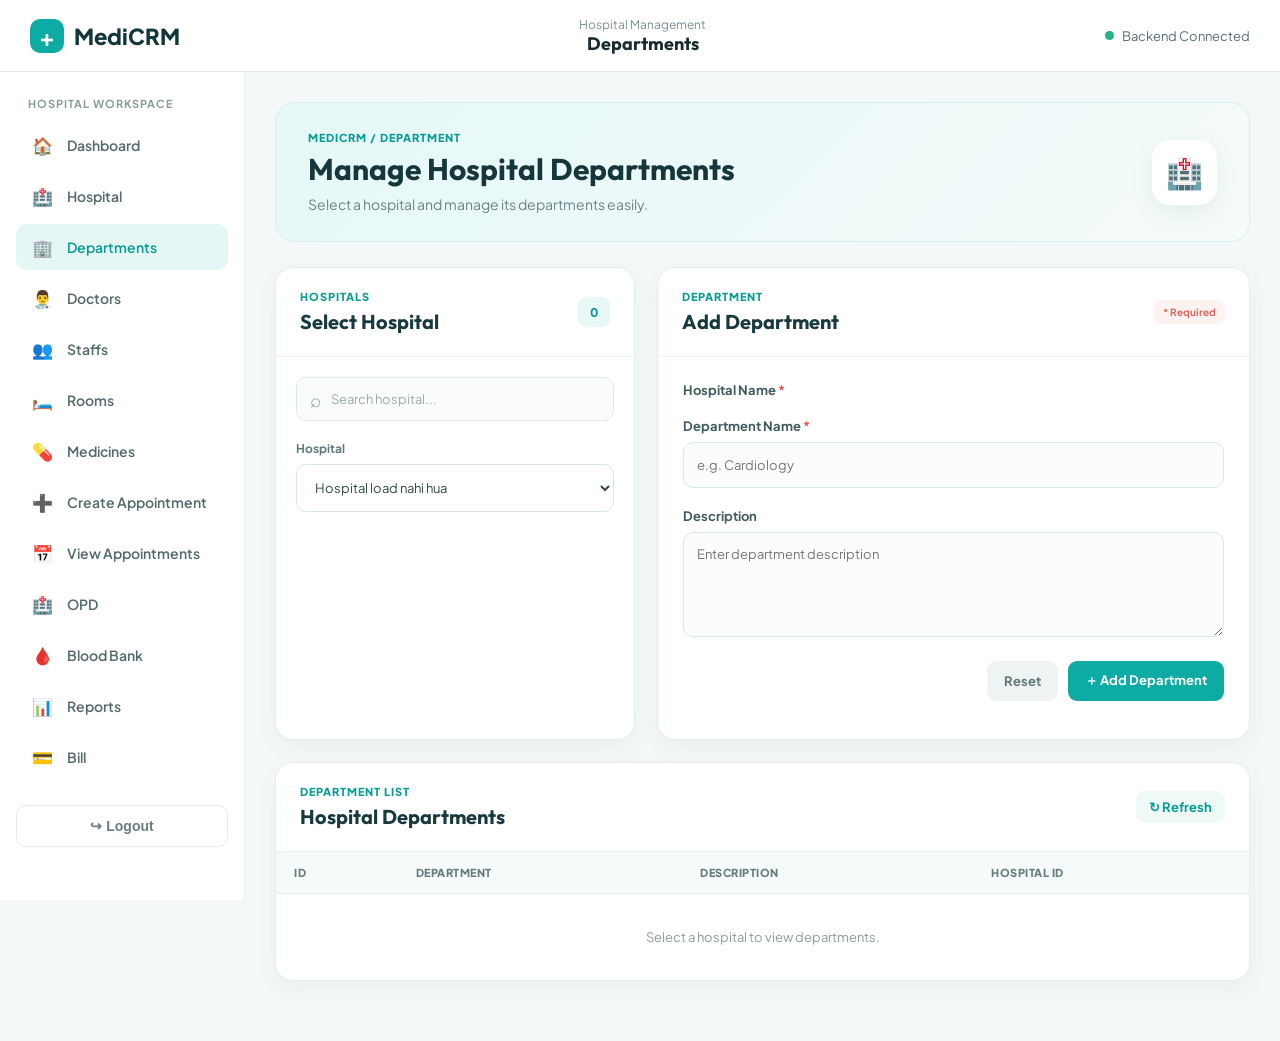
==== departments.html @ 003745fa "Frontend" ====
<!DOCTYPE html>
<html lang="en">

<head>

    <meta charset="UTF-8">

    <meta name="viewport"
          content="width=device-width, initial-scale=1.0">

    <title>MediCRM - Departments</title>

    <!-- Google Fonts -->
    <link rel="preconnect"
          href="https://fonts.googleapis.com">

    <link rel="preconnect"
          href="https://fonts.gstatic.com"
          crossorigin>

    <link
        href="https://fonts.googleapis.com/css2?family=Outfit:wght@400;500;600;700;800&family=Plus+Jakarta+Sans:wght@400;500;600;700;800&display=swap"
        rel="stylesheet">

    <!-- Department CSS -->
    <link rel="stylesheet"
          href="css/departments.css">

</head>


<body>


<!-- ==========================================
     TOP BAR
========================================== -->

<header class="topbar">

    <div class="brand">

        <span class="brand-mark">+</span>

        <span>MediCRM</span>

    </div>


    <div class="page-title">

        <span>Hospital Management</span>

        <strong>Departments</strong>

    </div>


    <div class="status">

        <span></span>

        Backend Connected

    </div>

</header>



<!-- ==========================================
     MAIN CONTAINER
========================================== -->

<main class="container">


    <!-- ======================================
         SIDEBAR
    ======================================= -->

    <aside class="sidebar"
           id="sidebar">


        <!-- Brand -->

     


        <p class="sidebar-label">

            Hospital Workspace

        </p>


        <!-- Navigation -->

        <nav class="side-nav">


            <!-- Dashboard -->

            <a class="nav-link"
               href="dashboard.html">

                <span class="nav-icon">
                    🏠
                </span>

                <span>
                    Dashboard
                </span>

            </a>


            <!-- Hospital -->

            <a class="nav-link"
               href="hospital.html">

                <span class="nav-icon">
                    🏥
                </span>

                <span>
                    Hospital
                </span>

            </a>


            <!-- Departments -->

            <a class="nav-link active"
               href="departments.html">

                <span class="nav-icon">
                    🏢
                </span>

                <span>
                    Departments
                </span>

            </a>


            <!-- Doctors -->

            <a class="nav-link"
               href="doctors.html">

                <span class="nav-icon">
                    👨‍⚕️
                </span>

                <span>
                    Doctors
                </span>

            </a>


            <!-- Staffs -->

            <a class="nav-link"
               href="staffs.html">

                <span class="nav-icon">
                    👥
                </span>

                <span>
                    Staffs
                </span>

            </a>


            <!-- Users -->

         


            <!-- Rooms -->

            <a class="nav-link"
               href="rooms.html">

                <span class="nav-icon">
                    🛏️
                </span>

                <span>
                    Rooms
                </span>

            </a>


            <!-- Medicines -->

            <a class="nav-link"
               href="medicines.html">

                <span class="nav-icon">
                    💊
                </span>

                <span>
                    Medicines
                </span>

            </a>


            <!-- Create Appointment -->

            <a class="nav-link"
               href="create-appointment.html">

                <span class="nav-icon">
                    ➕
                </span>

                <span>
                    Create Appointment
                </span>

            </a>


            <!-- View Appointments -->

            <a class="nav-link"
               href="view-appointments.html">

                <span class="nav-icon">
                    📅
                </span>

                <span>
                    View Appointments
                </span>

            </a>


          


            <!-- OPD -->

            <a class="nav-link"
               href="OPD.html">

                <span class="nav-icon">
                    🏥
                </span>

                <span>
                    OPD
                </span>

            </a>


            <!-- Blood Bank -->

            <a class="nav-link"
               href="BloodBank.html">

                <span class="nav-icon">
                    🩸
                </span>

                <span>
                    Blood Bank
                </span>

            </a>


            <!-- Reports -->

            <a class="nav-link"
               href="Reports.html">

                <span class="nav-icon">
                    📊
                </span>

                <span>
                    Reports
                </span>

            </a>


            <!-- Bill -->

            <a class="nav-link"
               href="Bill.html">

                <span class="nav-icon">
                    💳
                </span>

                <span>
                    Bill
                </span>

            </a>


        </nav>


        <!-- Logout -->

        <button class="logout-btn"
                id="logoutBtn"
                type="button">

            <span>
                ↪
            </span>

            Logout

        </button>


    </aside>



    <!-- ======================================
         PAGE CONTENT
    ======================================= -->

    <section class="content">


        <!-- ==================================
             HERO
        =================================== -->

        <section class="hero">

            <div>

                <p class="eyebrow">
                    MediCRM / Department
                </p>


                <h1>
                    Manage Hospital Departments
                </h1>


                <p class="subtitle">
                    Select a hospital and manage its departments easily.
                </p>

            </div>


            <div class="hero-icon">

                🏥

            </div>

        </section>



        <!-- ==================================
             MAIN LAYOUT
        =================================== -->

        <section class="layout">


            <!-- ==================================
                 HOSPITAL SELECT PANEL
            =================================== -->

            <aside class="panel hospital-panel">


                <div class="panel-head">

                    <div>

                        <p class="eyebrow">
                            Hospitals
                        </p>

                        <h2>
                            Select Hospital
                        </h2>

                    </div>


                    <span id="hospitalCount"
                          class="count">

                        0

                    </span>

                </div>



                <!-- Hospital Search -->

                <div class="search-box">

                    <span>
                        ⌕
                    </span>


                    <input
                        type="text"
                        id="hospitalSearch"
                        placeholder="Search hospital..."
                    >

                </div>



                <!-- Hospital Dropdown -->

                <div class="hospital-select-box">

                    <label for="hospitalSelect">

                        Hospital

                    </label>


                    <select
                        id="hospitalSelect"
                        name="hospitalId"
                        required>

                        <option value="">

                            Loading hospitals...

                        </option>

                    </select>

                </div>


            </aside>



            <!-- ==================================
                 DEPARTMENT FORM
            =================================== -->

            <section class="panel form-panel">


                <div class="panel-head">

                    <div>

                        <p class="eyebrow">
                            Department
                        </p>

                        <h2>
                            Add Department
                        </h2>

                    </div>


                    <span class="required-badge">

                        * Required

                    </span>

                </div>



                <!-- Department Form -->

                <form id="departmentForm">


                    <!-- ==================================
                         HOSPITAL
                    =================================== -->

                    <div class="field">


                        <label for="hospitalSelect">

                            Hospital Name

                            <span>
                                *
                            </span>

                        </label>

<!---         
                      <select id="hospitalSelect" name="hospitalId" required>
    <option value="">Select Hospital</option>
</select>
-->

                        <!-- Selected Hospital ID -->

                        <div
                            id="hospitalInfo"
                            class="selected-info hidden">

                            <span>
                                Hospital ID
                            </span>


                            <strong id="selectedHospitalId">

                                -

                            </strong>

                        </div>


                        <!-- Hospital Error -->

                        <p
                            id="hospitalError"
                            class="error">

                        </p>


                    </div>



                    <!-- ==================================
                         DEPARTMENT NAME
                    =================================== -->

                    <div class="field">


                        <label for="name">

                            Department Name

                            <span>
                                *
                            </span>

                        </label>


                        <input
                            type="text"
                            id="name"
                            name="name"
                            placeholder="e.g. Cardiology"
                            required
                        >


                    </div>



                    <!-- ==================================
                         DESCRIPTION
                    =================================== -->

                    <div class="field">


                        <label for="description">

                            Description

                        </label>


                        <textarea
                            id="description"
                            name="description"
                            placeholder="Enter department description"
                        ></textarea>


                    </div>



                    <!-- ==================================
                         BUTTONS
                    =================================== -->

                    <div class="actions">


                        <button
                            type="button"
                            id="resetBtn"
                            class="btn secondary">

                            Reset

                        </button>


                        <button
                            type="submit"
                            class="btn primary">

                            ＋ Add Department

                        </button>


                    </div>


                    <!-- Form Message -->

                    <p
                        id="formMessage"
                        class="form-message">

                    </p>


                </form>


            </section>


        </section>



        <!-- ==================================
             DEPARTMENT TABLE
        =================================== -->

        <section class="panel department-panel">


            <div class="panel-head">


                <div>

                    <p class="eyebrow">

                        Department List

                    </p>


                    <h2>

                        Hospital Departments

                    </h2>

                </div>



                <button
                    id="refreshBtn"
                    class="btn small"
                    type="button">

                    ↻ Refresh

                </button>


            </div>



            <!-- Table -->

            <div class="table-wrap">


                <table>


                    <thead>

                        <tr>

                            <th>
                                ID
                            </th>


                            <th>
                                Department
                            </th>


                            <th>
                                Description
                            </th>


                            <th>
                                Hospital ID
                            </th>

                        </tr>

                    </thead>



                    <tbody id="departmentTable">


                        <tr>

                            <td
                                colspan="4"
                                class="empty">

                                Select a hospital to view departments.

                            </td>

                        </tr>


                    </tbody>


                </table>


            </div>


        </section>


    </section>


</main>



<!-- ==========================================
     TOAST
========================================== -->

<div
    id="toast"
    class="toast">

</div>



<!-- ==========================================
     JAVASCRIPT
========================================== -->

<script src="js/departments.js"></script>


</body>

</html>
---- css/departments.css ----
* {
    margin: 0;
    padding: 0;
    box-sizing: border-box;
}

body {
    font-family: "Plus Jakarta Sans", sans-serif;
    background: #f4f8f8;
    color: #172b2f;
}

/* ==========================================
   TOPBAR
========================================== */

.topbar {
    height: 72px;
    background: #ffffff;
    border-bottom: 1px solid #e4eeee;

    display: flex;
    align-items: center;
    justify-content: space-between;

    padding: 0 30px;

    position: fixed;
    top: 0;
    left: 0;
    right: 0;

    z-index: 1000;
}

.brand {
    display: flex;
    align-items: center;
    gap: 10px;

    text-decoration: none;
    color: #12363a;

    font-size: 22px;
    font-weight: 800;
}

.brand-mark {
    width: 34px;
    height: 34px;

    display: flex;
    align-items: center;
    justify-content: center;

    background: #0eaaa4;
    color: white;

    border-radius: 10px;

    font-size: 24px;
    font-weight: 700;
}

.page-title {
    display: flex;
    flex-direction: column;
    align-items: center;
}

.page-title span {
    font-size: 12px;
    color: #789095;
}

.page-title strong {
    font-family: "Outfit", sans-serif;
    font-size: 18px;
}

.status {
    display: flex;
    align-items: center;
    gap: 8px;

    font-size: 13px;
    color: #557075;
}

.status span {
    width: 9px;
    height: 9px;

    border-radius: 50%;
    background: #20b486;
}


/* ==========================================
   MAIN CONTAINER
========================================== */

.container {
    min-height: 100vh;
    padding-top: 72px;
}


/* ==========================================
   SIDEBAR
========================================== */

.sidebar {
    position: fixed;

    top: 72px;
    left: 0;
    bottom: 0;

    width: 245px;

    background: #ffffff;

    border-right: 1px solid #e5eeee;

    padding: 25px 16px;

    overflow-y: auto;

    z-index: 900;
}

.sidebar > .brand {
    margin-bottom: 30px;
}

.sidebar-label {
    color: #8a9b9f;

    font-size: 11px;
    font-weight: 700;

    text-transform: uppercase;

    letter-spacing: 1px;

    padding: 0 12px;

    margin-bottom: 12px;
}

.side-nav {
    display: flex;
    flex-direction: column;
    gap: 5px;
}

.nav-link {
    display: flex;
    align-items: center;

    gap: 12px;

    padding: 12px 14px;

    border-radius: 11px;

    color: #53696d;

    text-decoration: none;

    font-size: 14px;
    font-weight: 600;

    transition: 0.2s;
}

.nav-link:hover {
    background: #eef9f8;
    color: #079b96;
}

.nav-link.active {
    background: #e4f7f5;
    color: #079b96;
}

.nav-icon {
    width: 25px;

    text-align: center;

    font-size: 17px;
}

.logout-btn {
    width: 100%;

    margin-top: 25px;

    padding: 12px;

    border: 1px solid #e2eaea;

    background: #ffffff;

    border-radius: 10px;

    color: #697d81;

    font-size: 14px;
    font-weight: 600;

    cursor: pointer;
}

.logout-btn:hover {
    background: #fff3f3;
    color: #d9534f;
}


/* ==========================================
   CONTENT
========================================== */

.content {
    margin-left: 245px;

    padding: 30px;

    max-width: 1600px;
}


/* ==========================================
   HERO
========================================== */

.hero {
    background: linear-gradient(
        135deg,
        #e4f8f6,
        #f6fbfb
    );

    border: 1px solid #d8eeee;

    border-radius: 20px;

    padding: 28px 32px;

    display: flex;
    align-items: center;
    justify-content: space-between;

    margin-bottom: 25px;
}

.eyebrow {
    color: #079b96;

    font-size: 11px;

    font-weight: 800;

    text-transform: uppercase;

    letter-spacing: 1px;

    margin-bottom: 6px;
}

.hero h1 {
    font-family: "Outfit", sans-serif;

    font-size: 30px;

    margin-bottom: 7px;

    color: #15373b;
}

.subtitle {
    color: #6e8286;

    font-size: 14px;
}

.hero-icon {
    width: 65px;
    height: 65px;

    border-radius: 18px;

    background: #ffffff;

    display: flex;
    align-items: center;
    justify-content: center;

    font-size: 30px;

    box-shadow: 0 8px 25px rgba(23, 75, 78, 0.08);
}


/* ==========================================
   LAYOUT
========================================== */

.layout {
    display: grid;

    grid-template-columns: 360px 1fr;

    gap: 22px;

    margin-bottom: 22px;
}


/* ==========================================
   PANEL
========================================== */

.panel {
    background: #ffffff;

    border: 1px solid #e3eeee;

    border-radius: 18px;

    box-shadow:
        0 8px 25px rgba(26, 75, 78, 0.05);

    overflow: hidden;
}

.panel-head {
    display: flex;

    align-items: center;

    justify-content: space-between;

    padding: 22px 24px;

    border-bottom: 1px solid #edf2f2;
}

.panel-head h2 {
    font-family: "Outfit", sans-serif;

    font-size: 20px;

    color: #18393d;
}

.count {
    min-width: 32px;
    height: 30px;

    padding: 0 9px;

    border-radius: 8px;

    background: #e8f8f6;

    color: #079b96;

    display: flex;
    align-items: center;
    justify-content: center;

    font-size: 12px;

    font-weight: 800;
}


/* ==========================================
   HOSPITAL PANEL
========================================== */

.hospital-panel {
    min-height: 310px;
}

.search-box {
    margin: 20px;

    height: 44px;

    display: flex;
    align-items: center;

    gap: 10px;

    padding: 0 13px;

    border: 1px solid #dce8e9;

    border-radius: 10px;

    background: #fafcfc;
}

.search-box span {
    color: #8ba0a3;

    font-size: 19px;
}

.search-box input {
    width: 100%;

    border: none;
    outline: none;

    background: transparent;

    font-family: inherit;

    font-size: 13px;

    color: #263f43;
}

.search-box input::placeholder {
    color: #9aacaf;
}


/* ==========================================
   HOSPITAL SELECT
========================================== */

.hospital-select-box {
    margin: 20px;
}

.hospital-select-box label {
    display: block;

    margin-bottom: 8px;

    color: #60777b;

    font-size: 12px;

    font-weight: 700;
}

.hospital-select-box select {
    width: 100%;

    height: 48px;

    padding: 0 14px;

    border: 1px solid #d8e5e6;

    border-radius: 10px;

    background: #ffffff;

    color: #30494d;

    font-family: inherit;

    font-size: 13px;

    outline: none;

    cursor: pointer;

    transition: 0.2s;
}

.hospital-select-box select:focus {
    border-color: #0eaaa4;

    box-shadow:
        0 0 0 3px rgba(14, 170, 164, 0.10);
}


/* ==========================================
   FORM PANEL
========================================== */

.form-panel {
    min-height: 310px;
}

#departmentForm {
    padding: 25px;
}

.field {
    margin-bottom: 20px;
}

.field label {
    display: block;

    margin-bottom: 8px;

    color: #405b5f;

    font-size: 13px;

    font-weight: 700;
}

.field label span {
    color: #e45757;
}

.field input,
.field select,
.field textarea {
    width: 100%;

    border: 1px solid #d9e6e7;

    border-radius: 10px;

    background: #fbfdfd;

    color: #263f43;

    font-family: inherit;

    font-size: 13px;

    outline: none;

    transition: 0.2s;
}

.field input,
.field select {
    height: 46px;

    padding: 0 13px;
}

.field textarea {
    min-height: 105px;

    padding: 13px;

    resize: vertical;
}

.field input:focus,
.field select:focus,
.field textarea:focus {
    border-color: #0eaaa4;

    background: #ffffff;

    box-shadow:
        0 0 0 3px rgba(14, 170, 164, 0.08);
}


/* ==========================================
   SELECTED HOSPITAL INFO
========================================== */

.selected-info {
    margin-top: 10px;

    padding: 11px 13px;

    border-radius: 9px;

    background: #eef9f8;

    border: 1px solid #d4eeee;

    display: flex;

    align-items: center;

    justify-content: space-between;
}

.selected-info span {
    font-size: 11px;

    color: #668083;
}

.selected-info strong {
    color: #078f8a;

    font-size: 13px;
}

.hidden {
    display: none !important;
}


/* ==========================================
   ERROR
========================================== */

.error {
    margin-top: 6px;

    color: #d9534f;

    font-size: 11px;
}


/* ==========================================
   BUTTONS
========================================== */

.actions {
    display: flex;

    justify-content: flex-end;

    gap: 10px;

    margin-top: 5px;
}

.btn {
    border: none;

    border-radius: 9px;

    padding: 11px 17px;

    font-family: inherit;

    font-size: 13px;

    font-weight: 700;

    cursor: pointer;

    transition: 0.2s;
}

.btn.primary {
    background: #0eaaa4;

    color: white;
}

.btn.primary:hover {
    background: #078f8a;

    transform: translateY(-1px);
}

.btn.secondary {
    background: #eef3f3;

    color: #607579;
}

.btn.secondary:hover {
    background: #e2ebeb;
}

.btn.small {
    padding: 8px 13px;

    background: #eef9f8;

    color: #079b96;
}


/* ==========================================
   REQUIRED BADGE
========================================== */

.required-badge {
    background: #fff3f1;

    color: #d7665e;

    padding: 6px 9px;

    border-radius: 7px;

    font-size: 10px;

    font-weight: 700;
}


/* ==========================================
   FORM MESSAGE
========================================== */

.form-message {
    margin-top: 13px;

    font-size: 12px;

    font-weight: 600;

    text-align: right;
}

.form-message.success {
    color: #168c69;
}

.form-message.error {
    color: #d9534f;
}


/* ==========================================
   DEPARTMENT TABLE
========================================== */

.department-panel {
    margin-bottom: 30px;
}

.table-wrap {
    width: 100%;

    overflow-x: auto;
}

table {
    width: 100%;

    border-collapse: collapse;

    min-width: 650px;
}

thead {
    background: #f6fafa;
}

th {
    padding: 14px 18px;

    text-align: left;

    color: #657b7f;

    font-size: 11px;

    text-transform: uppercase;

    letter-spacing: 0.5px;

    font-weight: 800;

    border-bottom: 1px solid #e5eeee;
}

td {
    padding: 15px 18px;

    color: #4d6569;

    font-size: 13px;

    border-bottom: 1px solid #edf2f2;
}

tbody tr:hover {
    background: #f9fcfc;
}

tbody tr:last-child td {
    border-bottom: none;
}

.empty {
    text-align: center;

    padding: 35px !important;

    color: #8b9da0;
}


/* ==========================================
   TOAST
========================================== */

.toast {
    position: fixed;

    right: 25px;
    bottom: 25px;

    min-width: 260px;

    padding: 14px 18px;

    border-radius: 10px;

    background: #263f43;

    color: white;

    font-size: 13px;

    font-weight: 600;

    box-shadow:
        0 10px 30px rgba(0, 0, 0, 0.15);

    opacity: 0;

    visibility: hidden;

    transform: translateY(15px);

    transition: 0.25s;

    z-index: 2000;
}

.toast.show {
    opacity: 1;

    visibility: visible;

    transform: translateY(0);
}

.toast.success {
    background: #168c69;
}

.toast.error {
    background: #d9534f;
}


/* ==========================================
   RESPONSIVE
========================================== */

@media (max-width: 1100px) {

    .layout {
        grid-template-columns: 1fr;
    }

    .hospital-panel {
        min-height: auto;
    }

}


@media (max-width: 850px) {

    .sidebar {
        width: 210px;
    }

    .content {
        margin-left: 210px;

        padding: 20px;
    }

    .topbar {
        padding-left: 220px;
    }

    .page-title {
        display: none;
    }

}


@media (max-width: 650px) {

    .topbar {
        position: relative;

        padding: 15px 20px;

        height: auto;
    }

    .container {
        padding-top: 0;
    }

    .sidebar {
        position: relative;

        top: 0;

        width: 100%;

        height: auto;

        border-right: none;

        border-bottom: 1px solid #e5eeee;
    }

    .side-nav {
        display: grid;

        grid-template-columns: 1fr 1fr;
    }

    .content {
        margin-left: 0;

        padding: 15px;
    }

    .hero {
        padding: 22px;

        flex-direction: column;

        align-items: flex-start;

        gap: 20px;
    }

    .hero h1 {
        font-size: 25px;
    }

    .actions {
        flex-direction: column;
    }

    .actions .btn {
        width: 100%;
    }

}
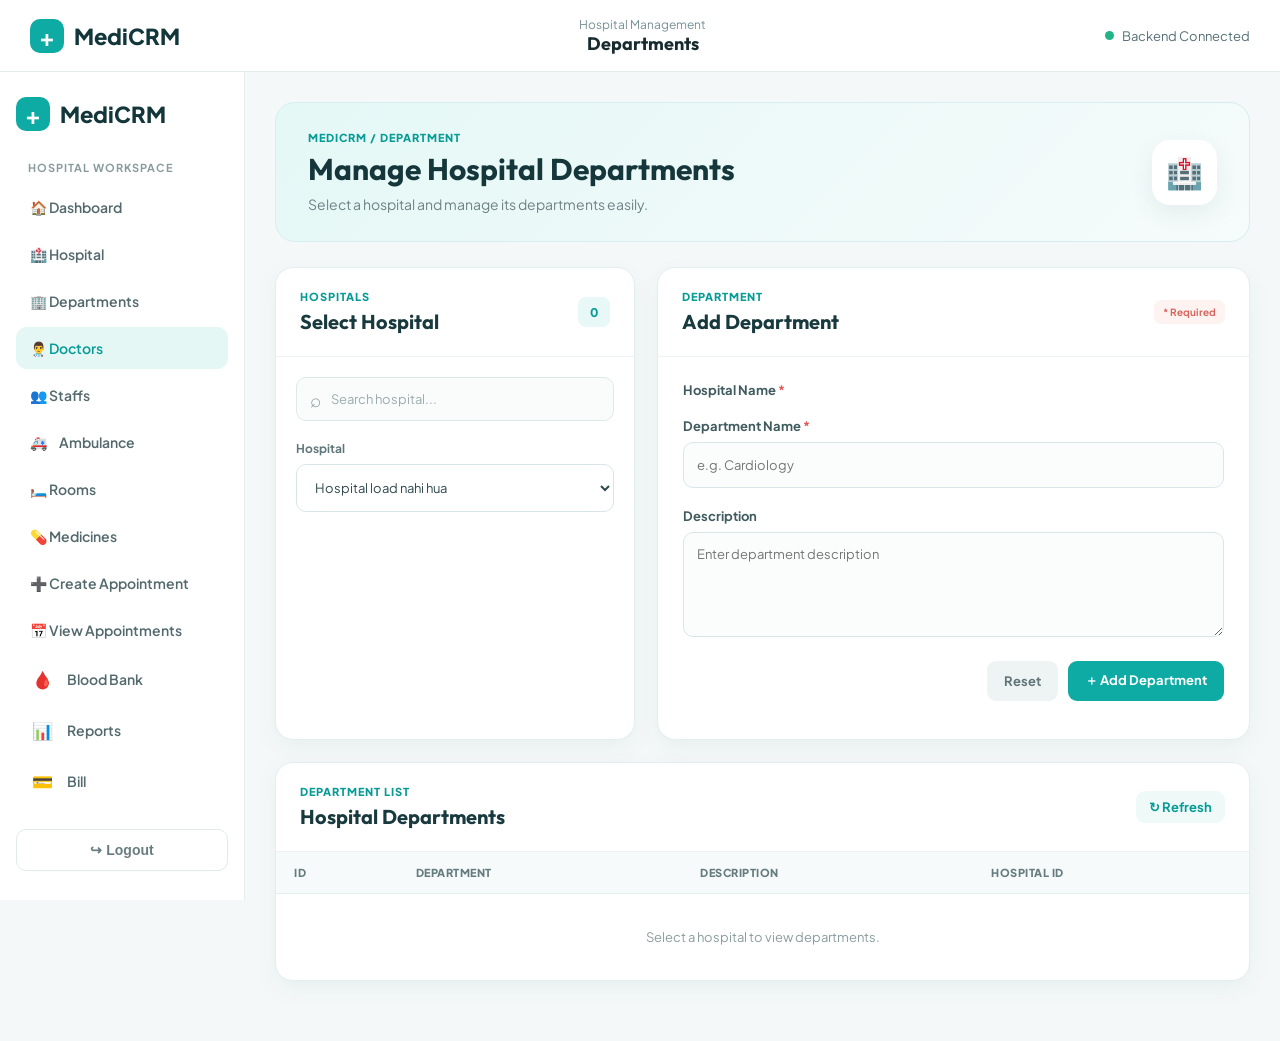
==== commit c1805701: "departments page update" ====
--- a/departments.html
+++ b/departments.html
@@ -25,6 +25,7 @@
     <!-- Department CSS -->
     <link rel="stylesheet"
           href="css/departments.css">
+           <link rel="stylesheet" href="css/imp.css">
 
 </head>
 
@@ -79,199 +80,104 @@
          SIDEBAR
     ======================================= -->
 
-    <aside class="sidebar"
-           id="sidebar">
-
-
-        <!-- Brand -->
-
-     
+      <aside class="sidebar" id="sidebar">
+
+    <a class="brand" href="hospitalDashboard.html">
+      <span class="brand-mark">+</span>
+      <span>MediCRM</span>
+    </a>
+
+   
+
+      
 
 
         <p class="sidebar-label">
-
             Hospital Workspace
-
         </p>
 
 
-        <!-- Navigation -->
-
         <nav class="side-nav">
 
-
-            <!-- Dashboard -->
-
-            <a class="nav-link"
-               href="dashboard.html">
-
-                <span class="nav-icon">
-                    🏠
-                </span>
-
-                <span>
-                    Dashboard
-                </span>
-
-            </a>
-
-
-            <!-- Hospital -->
+            <a class="nav-link"
+               href="hospitalDashboard.html">
+                🏠 Dashboard
+            </a>
+
 
             <a class="nav-link"
                href="hospital.html">
-
-                <span class="nav-icon">
-                    🏥
-                </span>
-
-                <span>
-                    Hospital
-                </span>
-
-            </a>
-
-
-            <!-- Departments -->
+                🏥 Hospital
+            </a>
+
+
+            <a class="nav-link"
+               href="departments.html">
+                🏢 Departments
+            </a>
+
 
             <a class="nav-link active"
-               href="departments.html">
-
-                <span class="nav-icon">
-                    🏢
-                </span>
-
-                <span>
-                    Departments
-                </span>
-
-            </a>
-
-
-            <!-- Doctors -->
-
-            <a class="nav-link"
                href="doctors.html">
-
-                <span class="nav-icon">
-                    👨‍⚕️
-                </span>
-
-                <span>
-                    Doctors
-                </span>
-
-            </a>
-
-
-            <!-- Staffs -->
+                👨‍⚕️ Doctors
+            </a>
+
 
             <a class="nav-link"
                href="staffs.html">
-
-                <span class="nav-icon">
-                    👥
-                </span>
-
-                <span>
-                    Staffs
-                </span>
-
-            </a>
-
-
-            <!-- Users -->
-
-         
-
-
-            <!-- Rooms -->
+                👥 Staffs
+            </a>
+
+
+            <a href="ambulance.html" class="nav-link">
+
+    <span class="sidebar-icon">🚑</span>
+
+    <span>
+        Ambulance
+    </span>
+
+</a>
+
+
 
             <a class="nav-link"
                href="rooms.html">
-
-                <span class="nav-icon">
-                    🛏️
-                </span>
-
-                <span>
-                    Rooms
-                </span>
-
-            </a>
-
-
-            <!-- Medicines -->
+                🛏️ Rooms
+            </a>
+
 
             <a class="nav-link"
                href="medicines.html">
-
-                <span class="nav-icon">
-                    💊
-                </span>
-
-                <span>
-                    Medicines
-                </span>
-
-            </a>
-
-
-            <!-- Create Appointment -->
+                💊 Medicines
+            </a>
+
 
             <a class="nav-link"
                href="create-appointment.html">
-
-                <span class="nav-icon">
-                    ➕
-                </span>
-
-                <span>
-                    Create Appointment
-                </span>
-
-            </a>
-
-
-            <!-- View Appointments -->
+                ➕ Create Appointment
+            </a>
+
 
             <a class="nav-link"
                href="view-appointments.html">
-
-                <span class="nav-icon">
-                    📅
-                </span>
-
-                <span>
-                    View Appointments
-                </span>
-
-            </a>
-
+                📅 View Appointments
+            </a>
+
+
+
+
+
+
+
+            <!-- OPD -->
 
           
 
 
-            <!-- OPD -->
-
-            <a class="nav-link"
-               href="OPD.html">
-
-                <span class="nav-icon">
-                    🏥
-                </span>
-
-                <span>
-                    OPD
-                </span>
-
-            </a>
-
-
-            <!-- Blood Bank -->
-
-            <a class="nav-link"
-               href="BloodBank.html">
+
+            <a class="nav-link"
+               href="bloodbank.html">
 
                 <span class="nav-icon">
                     🩸
@@ -287,7 +193,7 @@
             <!-- Reports -->
 
             <a class="nav-link"
-               href="Reports.html">
+               href="#">
 
                 <span class="nav-icon">
                     📊
@@ -300,10 +206,10 @@
             </a>
 
 
-            <!-- Bill -->
-
-            <a class="nav-link"
-               href="Bill.html">
+
+
+             <a class="nav-link"
+               href="#">
 
                 <span class="nav-icon">
                     💳
@@ -316,25 +222,25 @@
             </a>
 
 
+
+
+
+            
+
         </nav>
 
-
-        <!-- Logout -->
 
         <button class="logout-btn"
                 id="logoutBtn"
                 type="button">
 
-            <span>
-                ↪
-            </span>
-
-            Logout
+            ↪ Logout
 
         </button>
 
-
-    </aside>
+    
+
+  </aside>
 
 
 
